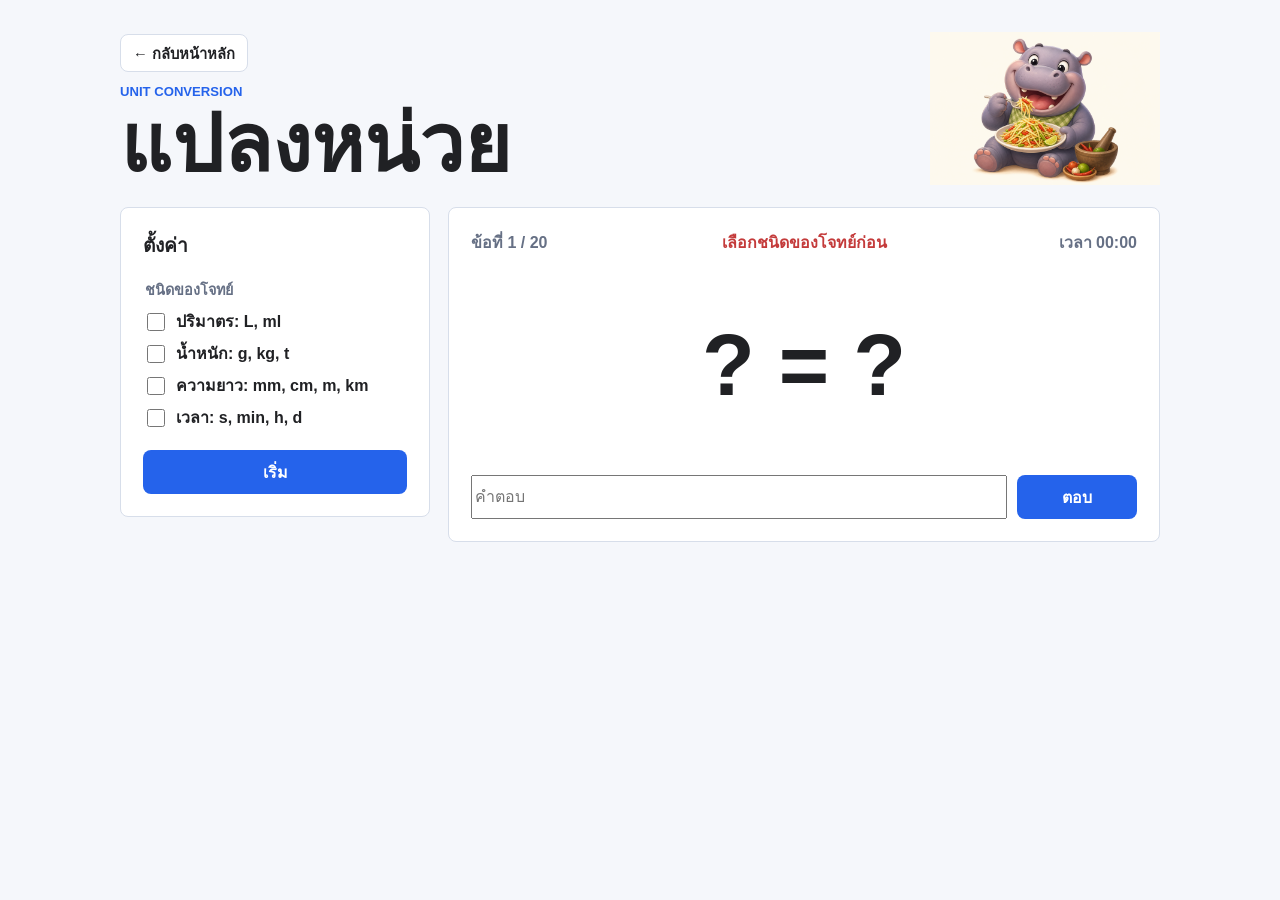
==== units.html @ 80561816 "Add files via upload" ====
<!doctype html>
<html lang="th">
  <head>
    <meta charset="utf-8">
    <meta name="viewport" content="width=device-width, initial-scale=1">
    <title>แปลงหน่วย</title>
    <link rel="stylesheet" href="styles.css">
  </head>
  <body>
    <main class="app">
      <header class="header">
        <div>
          <a class="back-link" href="index.html">← กลับหน้าหลัก</a>
          <p class="label">Unit Conversion</p>
          <h1>แปลงหน่วย</h1>
        </div>
        <img class="mascot" src="hippo-somtam.png" alt="ฮิปโปกำลังกินส้มตำ">
      </header>

      <section class="layout">
        <aside class="panel" aria-label="ตั้งค่าแบบฝึก">
          <h2>ตั้งค่า</h2>
          <fieldset class="check-group">
            <legend>ชนิดของโจทย์</legend>
            <label><input type="checkbox" name="type" value="volume"> ปริมาตร: L, ml</label>
            <label><input type="checkbox" name="type" value="weight"> น้ำหนัก: g, kg, t</label>
            <label><input type="checkbox" name="type" value="length"> ความยาว: mm, cm, m, km</label>
            <label><input type="checkbox" name="type" value="time"> เวลา: s, min, h, d</label>
          </fieldset>
          <button id="startButton" type="button">เริ่ม</button>
        </aside>

        <section class="practice" aria-label="โจทย์">
          <div class="status">
            <span id="questionCount">ข้อที่ 1 / 20</span>
            <span id="resultText">พร้อมเริ่ม</span>
            <span id="timerText">เวลา 00:00</span>
          </div>
          <div class="problem unit-problem" id="problemText">? = ?</div>
          <div class="summary" id="summaryText" hidden></div>
          <form class="answer" id="answerForm">
            <input id="answerInput" type="text" inputmode="decimal" enterkeyhint="done" placeholder="คำตอบ">
            <button type="submit">ตอบ</button>
          </form>
        </section>
      </section>
    </main>

    <script src="units.js"></script>
  </body>
</html>
---- styles.css ----
:root {
  --bg: #f5f7fb;
  --text: #202124;
  --muted: #667085;
  --line: #d7deea;
  --panel: #ffffff;
  --accent: #2563eb;
  --accent-dark: #1d4ed8;
  --success: #188157;
  --danger: #c43b3b;
  font-family: "Segoe UI", Tahoma, sans-serif;
}

* {
  box-sizing: border-box;
}

body {
  margin: 0;
  min-height: 100vh;
  background: var(--bg);
  color: var(--text);
}

button,
input {
  font: inherit;
}

button {
  min-height: 44px;
  border: 0;
  border-radius: 8px;
  padding: 0 18px;
  background: var(--accent);
  color: #fff;
  font-weight: 700;
  cursor: pointer;
}

button:hover {
  background: var(--accent-dark);
}

a {
  color: inherit;
}

.app {
  width: min(1040px, calc(100% - 32px));
  margin: 0 auto;
  padding: 32px 0;
}

.home-app {
  min-height: 100vh;
}

.header {
  display: grid;
  grid-template-columns: minmax(0, 1fr) minmax(140px, 230px);
  gap: 18px;
  align-items: end;
  margin-bottom: 22px;
}

.label {
  margin: 0 0 6px;
  color: var(--accent);
  font-size: 0.82rem;
  font-weight: 800;
  text-transform: uppercase;
}

.back-link {
  display: inline-flex;
  align-items: center;
  min-height: 38px;
  margin-bottom: 12px;
  border: 1px solid var(--line);
  border-radius: 8px;
  padding: 0 12px;
  background: #fff;
  color: var(--text);
  font-size: 0.92rem;
  font-weight: 800;
  text-decoration: none;
}

.back-link:hover {
  border-color: var(--accent);
  color: var(--accent);
}

h1,
h2 {
  margin: 0;
  letter-spacing: 0;
}

h1 {
  font-size: clamp(2.35rem, 7vw, 5rem);
  line-height: 1;
}

h2 {
  font-size: 1.2rem;
}

.mascot {
  width: 100%;
  max-height: 230px;
  object-fit: contain;
  justify-self: end;
}

.layout {
  display: grid;
  grid-template-columns: 310px minmax(0, 1fr);
  gap: 18px;
  align-items: start;
}

.home-grid {
  display: grid;
  grid-template-columns: repeat(3, minmax(0, 1fr));
  gap: 16px;
}

.home-card {
  min-height: 190px;
  display: grid;
  align-content: space-between;
  border: 1px solid var(--line);
  border-radius: 8px;
  padding: 22px;
  background: var(--panel);
  text-decoration: none;
  box-shadow: 0 18px 44px rgba(33, 39, 56, 0.07);
}

.home-card:hover {
  border-color: var(--accent);
}

.home-card span {
  color: var(--accent);
  font-size: 0.86rem;
  font-weight: 900;
}

.home-card strong {
  display: block;
  margin-top: 28px;
  font-size: 1.45rem;
  line-height: 1.15;
}

.home-card small {
  color: var(--muted);
  font-weight: 700;
  line-height: 1.4;
}

.panel,
.practice {
  border: 1px solid var(--line);
  border-radius: 8px;
  background: var(--panel);
  padding: 22px;
}

fieldset {
  margin: 18px 0 0;
  padding: 0;
  border: 0;
}

legend {
  margin-bottom: 10px;
  color: var(--muted);
  font-size: 0.9rem;
  font-weight: 800;
}

.check-group {
  display: grid;
  gap: 9px;
}

label {
  display: flex;
  gap: 8px;
  align-items: flex-start;
  color: var(--text);
  font-weight: 650;
  line-height: 1.35;
}

input[type="checkbox"] {
  width: 18px;
  height: 18px;
  margin-top: 2px;
  accent-color: var(--accent);
  flex: 0 0 auto;
}

input[type="number"] {
  width: 100%;
  min-height: 44px;
  border: 1px solid var(--line);
  border-radius: 8px;
  padding: 0 12px;
  background: #fff;
}

input.is-hidden {
  display: none;
}

.panel button {
  width: 100%;
  margin-top: 20px;
}

.status {
  display: grid;
  grid-template-columns: 1fr auto 1fr;
  gap: 12px;
  color: var(--muted);
  font-weight: 700;
}

.status span:nth-child(2) {
  text-align: center;
}

.status span:last-child {
  text-align: right;
}

.problem {
  min-height: 220px;
  display: grid;
  place-items: center;
  text-align: center;
  font-size: clamp(3rem, 10vw, 7rem);
  font-weight: 900;
}

.unit-problem {
  font-size: clamp(2.6rem, 8vw, 5.4rem);
}

.fraction-problem {
  min-height: 120px;
  display: grid;
  gap: 10px;
  place-items: center;
  padding: 18px 0 14px;
  text-align: center;
  font-size: clamp(1.6rem, 7vw, 3rem);
  line-height: 1.15;
  white-space: normal;
}

.fraction-line {
  width: 100%;
  display: block;
  overflow-wrap: normal;
  white-space: nowrap;
}

.original-line {
  font-size: 1.12em;
}

.fraction-work {
  display: grid;
  gap: 18px;
}

.fraction-work button {
  justify-self: end;
  min-width: 120px;
}

input.inline-answer {
  width: 1.8em;
  min-width: 1.8em;
  max-width: 1.8em;
  min-height: 1.65em;
  border: 2px solid var(--line);
  border-radius: 6px;
  padding: 0;
  text-align: center;
  font-size: 0.72em;
  font-weight: 850;
  vertical-align: middle;
  appearance: textfield;
}

.inline-answer::-webkit-outer-spin-button,
.inline-answer::-webkit-inner-spin-button {
  margin: 0;
  appearance: none;
}

input.inline-answer:focus {
  border-color: var(--accent);
  outline: 0;
}

.summary {
  width: min(100%, 520px);
  margin: -20px auto 24px;
  border: 1px solid var(--line);
  border-radius: 8px;
  padding: 14px 16px;
  background: #f8fafc;
  color: var(--muted);
  font-weight: 700;
  line-height: 1.55;
}

.summary strong {
  display: block;
  margin-bottom: 4px;
  color: var(--text);
}

.answer {
  display: grid;
  grid-template-columns: minmax(0, 1fr) 120px;
  gap: 10px;
}

.fraction-answer {
  grid-template-columns: minmax(0, 1fr) minmax(0, 1fr) minmax(0, 1fr) 120px;
}

.fraction-answer.is-final {
  grid-template-columns: minmax(0, 1fr) minmax(0, 1fr) 120px;
}

.is-correct {
  color: var(--success);
}

.is-wrong {
  color: var(--danger);
}

@media (max-width: 760px) {
  .header,
  .layout,
  .home-grid {
    grid-template-columns: 1fr;
  }

  .status {
    grid-template-columns: 1fr;
  }

  .status span,
  .status span:nth-child(2),
  .status span:last-child {
    text-align: left;
  }

  .mascot {
    max-width: 210px;
    justify-self: center;
  }

  .answer,
  .fraction-answer,
  .fraction-answer.is-final {
    grid-template-columns: 1fr;
  }
}
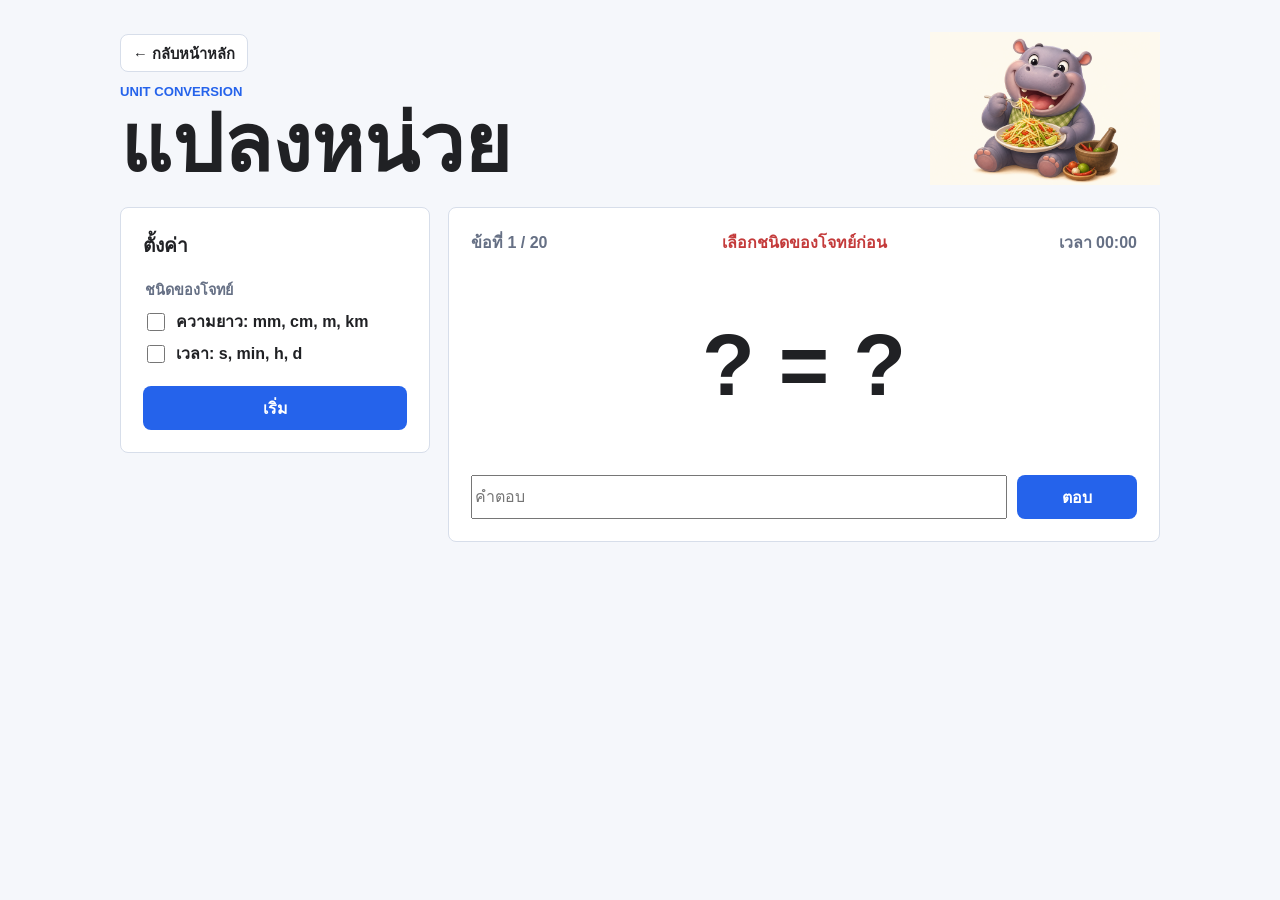
==== commit 609768b0: "Limit unit conversion categories" ====
--- a/units.html
+++ b/units.html
@@ -22,8 +22,6 @@
           <h2>ตั้งค่า</h2>
           <fieldset class="check-group">
             <legend>ชนิดของโจทย์</legend>
-            <label><input type="checkbox" name="type" value="volume"> ปริมาตร: L, ml</label>
-            <label><input type="checkbox" name="type" value="weight"> น้ำหนัก: g, kg, t</label>
             <label><input type="checkbox" name="type" value="length"> ความยาว: mm, cm, m, km</label>
             <label><input type="checkbox" name="type" value="time"> เวลา: s, min, h, d</label>
           </fieldset>
